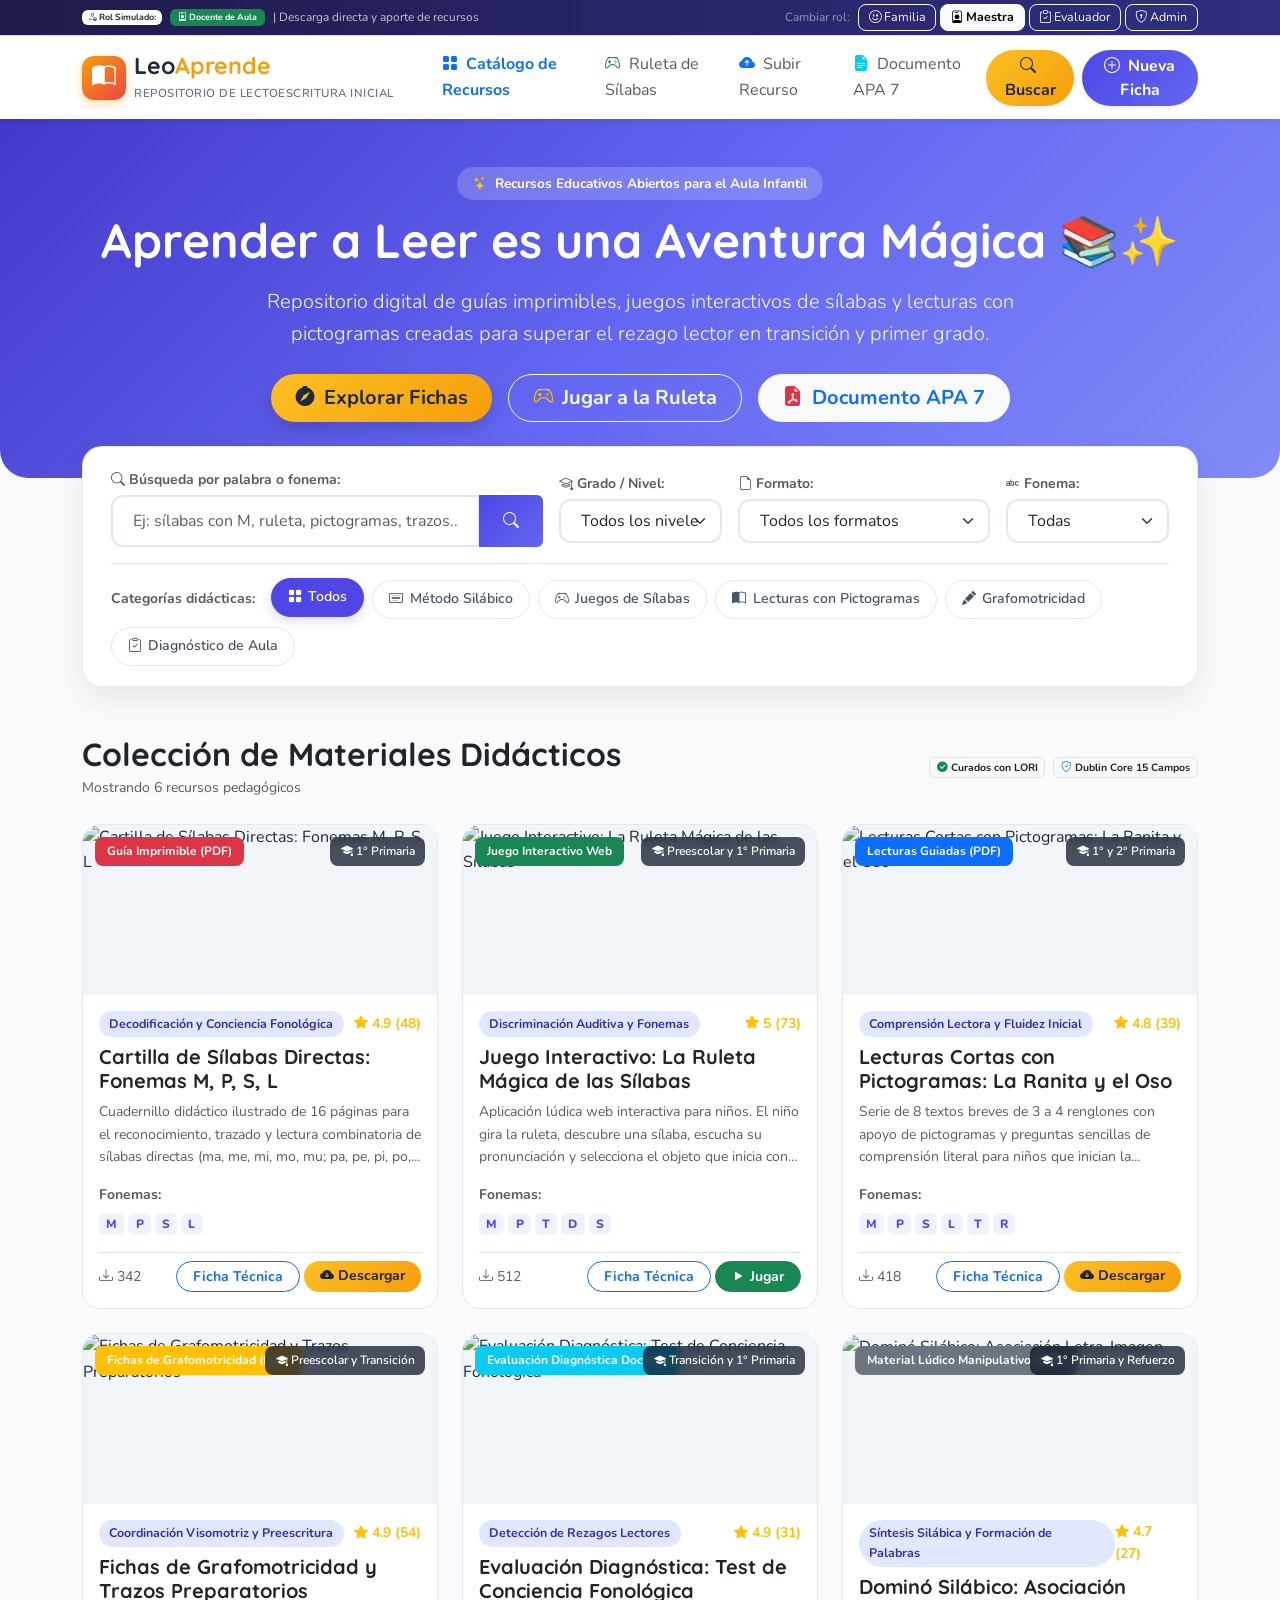
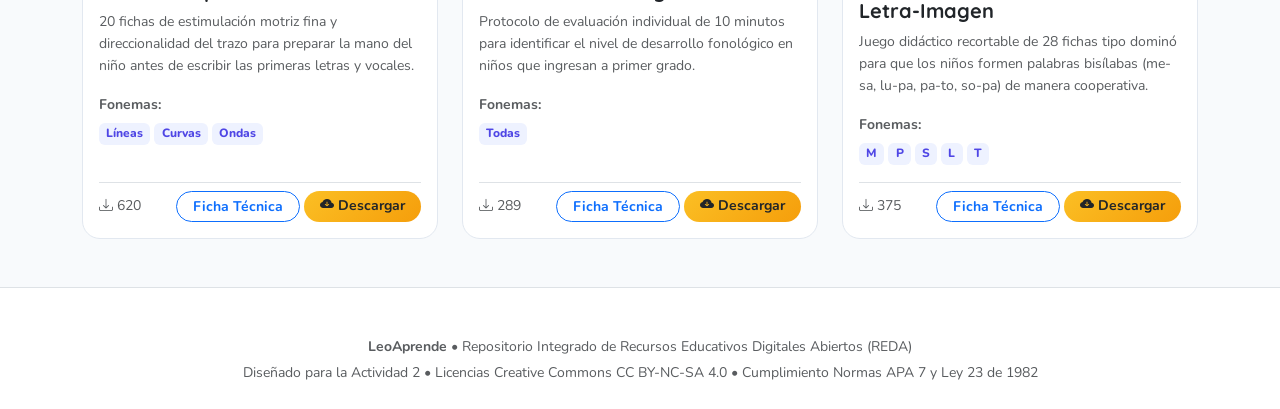
==== index.html @ c1618a8e "Initial commit: Prototipo LeoAprende y Documento APA 7" ====
<!DOCTYPE html>
<html lang="es">
<head>
    <meta charset="UTF-8">
    <meta name="viewport" content="width=device-width, initial-scale=1.0">
    <title>LeoAprende | Repositorio de Recursos para la Lectoescritura (Todo Integrado)</title>
    <!-- Fuentes Google -->
    <link rel="preconnect" href="https://fonts.googleapis.com">
    <link rel="preconnect" href="https://fonts.gstatic.com" crossorigin>
    <link href="https://fonts.googleapis.com/css2?family=Nunito:wght@400;600;700;800;900&family=Quicksand:wght@500;600;700;800&display=swap" rel="stylesheet">
    <!-- Bootstrap 5 CSS & Icons -->
    <link href="https://cdn.jsdelivr.net/npm/bootstrap@5.3.2/dist/css/bootstrap.min.css" rel="stylesheet">
    <link rel="stylesheet" href="https://cdn.jsdelivr.net/npm/bootstrap-icons@1.11.3/font/bootstrap-icons.min.css">
    
    <style>
        :root {
            --color-primary: #4f46e5;
            --color-primary-hover: #4338ca;
            --color-warning-custom: #f59e0b;
            --font-main: 'Nunito', system-ui, sans-serif;
            --font-heading: 'Quicksand', sans-serif;
            --radius-card: 18px;
        }

        body {
            font-family: var(--font-main);
            background-color: #f8fafc;
            color: #1e293b;
            line-height: 1.6;
        }

        h1, h2, h3, h4, h5, h6, .brand-title {
            font-family: var(--font-heading);
            font-weight: 700;
        }

        /* Barra de Roles */
        .role-bar {
            background: linear-gradient(90deg, #1e1b4b 0%, #312e81 100%);
            font-size: 0.85rem;
        }

        .btn-xs {
            padding: 0.2rem 0.6rem;
            font-size: 0.78rem;
            border-radius: 8px;
        }

        /* Identidad Visual */
        .brand-logo-icon {
            width: 44px;
            height: 44px;
            background: linear-gradient(135deg, #f59e0b, #ef4444);
            color: #fff;
            display: flex;
            align-items: center;
            justify-content: center;
            font-size: 1.5rem;
            border-radius: 12px;
            box-shadow: 0 4px 10px rgba(245, 158, 11, 0.35);
        }

        .brand-title {
            font-size: 1.45rem;
            line-height: 1.1;
            color: #1e293b;
        }

        .brand-subtitle {
            font-size: 0.72rem;
            font-weight: 600;
            color: #64748b;
            text-transform: uppercase;
            letter-spacing: 0.5px;
        }

        .text-warning-custom { color: #f59e0b !important; }

        .btn-primary-custom {
            background: linear-gradient(135deg, #4f46e5, #6366f1);
            border: none;
            color: #fff;
            transition: all 0.25s ease;
        }

        .btn-primary-custom:hover {
            background: linear-gradient(135deg, #4338ca, #4f46e5);
            color: #fff;
            transform: translateY(-1px);
            box-shadow: 0 6px 15px rgba(79, 70, 229, 0.3);
        }

        .btn-warning-custom {
            background: linear-gradient(135deg, #fbbf24, #f59e0b);
            border: none;
            color: #1e293b;
            transition: all 0.25s ease;
        }

        .btn-warning-custom:hover {
            background: linear-gradient(135deg, #f59e0b, #d97706);
            color: #1e293b;
            transform: translateY(-1px);
        }

        /* Hero */
        .hero-section {
            background: linear-gradient(135deg, #4338ca 0%, #6366f1 50%, #818cf8 100%);
            color: #fff;
            border-radius: 0 0 28px 28px;
            padding: 3rem 1rem 3.5rem 1rem;
            position: relative;
            overflow: hidden;
        }

        .hero-tag {
            display: inline-block;
            background: rgba(255, 255, 255, 0.2);
            backdrop-filter: blur(8px);
            padding: 0.35rem 1rem;
            border-radius: 50px;
            font-size: 0.85rem;
            font-weight: 700;
            margin-bottom: 0.75rem;
        }

        /* Búsqueda */
        .search-container-box {
            margin-top: -2rem;
            position: relative;
            z-index: 10;
        }

        .search-card-main {
            background: #fff;
            border-radius: 20px;
            box-shadow: 0 12px 30px rgba(0, 0, 0, 0.08);
            padding: 1.25rem 1.75rem;
            border: 1px solid rgba(226, 232, 240, 0.8);
        }

        .search-input-lg {
            border-radius: 12px;
            padding: 0.75rem 1.25rem;
            font-size: 1rem;
            border: 2px solid #e2e8f0;
        }

        .search-input-lg:focus {
            border-color: #6366f1;
            box-shadow: 0 0 0 4px rgba(99, 102, 241, 0.15);
        }

        /* Categorías */
        .category-pill {
            display: inline-flex;
            align-items: center;
            gap: 0.4rem;
            padding: 0.45rem 1rem;
            border-radius: 50px;
            background: #fff;
            color: #475569;
            border: 1px solid #e2e8f0;
            font-size: 0.88rem;
            font-weight: 600;
            text-decoration: none;
            cursor: pointer;
            transition: all 0.2s ease;
        }

        .category-pill:hover, .category-pill.active {
            background: #4f46e5;
            color: #fff;
            border-color: #4f46e5;
            transform: translateY(-2px);
            box-shadow: 0 4px 12px rgba(79, 70, 229, 0.2);
        }

        /* Tarjetas */
        .resource-card {
            background: #fff;
            border-radius: var(--radius-card);
            border: 1px solid #e2e8f0;
            transition: all 0.3s ease;
            overflow: hidden;
            display: flex;
            flex-direction: column;
            height: 100%;
        }

        .resource-card:hover {
            transform: translateY(-5px);
            box-shadow: 0 16px 30px rgba(0, 0, 0, 0.08);
            border-color: #cbd5e1;
        }

        .card-img-wrapper {
            position: relative;
            height: 170px;
            overflow: hidden;
            background: #f1f5f9;
        }

        .card-img-top {
            width: 100%;
            height: 100%;
            object-fit: cover;
            transition: transform 0.4s ease;
        }

        .resource-card:hover .card-img-top {
            transform: scale(1.05);
        }

        .card-badge-type {
            position: absolute;
            top: 12px;
            left: 12px;
            padding: 0.3rem 0.75rem;
            border-radius: 8px;
            font-size: 0.75rem;
            font-weight: 700;
        }

        .card-badge-grade {
            position: absolute;
            top: 12px;
            right: 12px;
            background: rgba(15, 23, 42, 0.75);
            backdrop-filter: blur(4px);
            color: #fff;
            padding: 0.3rem 0.65rem;
            border-radius: 8px;
            font-size: 0.75rem;
            font-weight: 600;
        }

        .tag-skill {
            background-color: #e0e7ff;
            color: #3730a3;
            padding: 0.2rem 0.65rem;
            border-radius: 50px;
            font-size: 0.78rem;
            font-weight: 700;
        }

        .pill-letter {
            display: inline-block;
            background: #eef2ff;
            color: #4f46e5;
            font-weight: 800;
            border-radius: 6px;
            padding: 0.1rem 0.45rem;
            font-size: 0.75rem;
            margin-right: 0.25rem;
        }

        /* Ruleta */
        .wheel-pointer {
            width: 0;
            height: 0;
            border-left: 20px solid transparent;
            border-right: 20px solid transparent;
            border-top: 35px solid #1e293b;
            margin: 0 auto -15px auto;
            position: relative;
            z-index: 10;
        }

        /* Secciones Navegables */
        .seccion-vista {
            display: none;
        }

        .seccion-vista.activa {
            display: block;
            animation: fadeIn 0.3s ease;
        }

        @keyframes fadeIn {
            from { opacity: 0; transform: translateY(6px); }
            to { opacity: 1; transform: translateY(0); }
        }
    </style>
</head>
<body>

<!-- BARRA DE ROLES SIMULADOS -->
<div class="role-bar py-1 px-3 border-bottom text-white">
    <div class="container d-flex flex-wrap justify-content-between align-items-center">
        <div class="d-flex align-items-center gap-2 small">
            <span class="badge bg-white text-dark fw-bold"><i class="bi bi-person-gear"></i> Rol Simulado:</span>
            <span id="badgeRolActivo" class="badge bg-success px-2 py-1">
                <i class="bi bi-person-badge"></i> Docente de Aula
            </span>
            <span id="descRolActivo" class="d-none d-md-inline text-light opacity-75">| Descarga directa y aporte de recursos</span>
        </div>
        <div class="d-flex align-items-center gap-1 mt-1 mt-md-0">
            <span class="small text-white-50 me-1 d-none d-sm-inline">Cambiar rol:</span>
            <button class="btn btn-xs btn-outline-light" onclick="cambiarRol('estudiante')" id="btnRol-estudiante" title="Modo Niño / Familia">
                <i class="bi bi-emoji-smile"></i> Familia
            </button>
            <button class="btn btn-xs btn-outline-light active fw-bold" onclick="cambiarRol('docente')" id="btnRol-docente" title="Modo Maestra / Docente">
                <i class="bi bi-person-badge"></i> Maestra
            </button>
            <button class="btn btn-xs btn-outline-light" onclick="cambiarRol('evaluador')" id="btnRol-evaluador" title="Modo Evaluador Curador">
                <i class="bi bi-clipboard-check"></i> Evaluador
            </button>
            <button class="btn btn-xs btn-outline-light" onclick="cambiarRol('admin')" id="btnRol-admin" title="Modo Administrador">
                <i class="bi bi-shield-lock"></i> Admin
            </button>
        </div>
    </div>
</div>

<!-- NAVBAR PRINCIPAL -->
<nav class="navbar navbar-expand-lg bg-white sticky-top shadow-sm py-2">
    <div class="container">
        <a class="navbar-brand d-flex align-items-center gap-2" href="#" onclick="navegarA('catalogo')">
            <div class="brand-logo-icon">
                <i class="bi bi-book-half"></i>
            </div>
            <div>
                <span class="brand-title">Leo<span class="text-warning-custom">Aprende</span></span>
                <span class="d-block brand-subtitle">Repositorio de Lectoescritura Inicial</span>
            </div>
        </a>

        <button class="navbar-toggler" type="button" data-bs-toggle="collapse" data-bs-target="#navbarContent">
            <span class="navbar-toggler-icon"></span>
        </button>

        <div class="collapse navbar-collapse" id="navbarContent">
            <ul class="navbar-nav me-auto mb-2 mb-lg-0 ms-lg-4">
                <li class="nav-item">
                    <a class="nav-link fw-bold active text-primary nav-item-link" id="nav-catalogo" href="#" onclick="navegarA('catalogo')">
                        <i class="bi bi-grid-fill me-1"></i> Catálogo de Recursos
                    </a>
                </li>
                <li class="nav-item">
                    <a class="nav-link nav-item-link" id="nav-juego" href="#" onclick="navegarA('juego')">
                        <i class="bi bi-controller text-success me-1"></i> Ruleta de Sílabas
                    </a>
                </li>
                <li class="nav-item" id="menu-subir">
                    <a class="nav-link nav-item-link" id="nav-subir" href="#" onclick="navegarA('subir')">
                        <i class="bi bi-cloud-arrow-up-fill text-primary me-1"></i> Subir Recurso
                    </a>
                </li>
                <li class="nav-item" id="menu-evaluador">
                    <a class="nav-link nav-item-link" id="nav-evaluacion" href="#" onclick="navegarA('evaluacion')">
                        <i class="bi bi-clipboard-check-fill text-warning me-1"></i> Curaduría LORI
                    </a>
                </li>
                <li class="nav-item" id="menu-admin">
                    <a class="nav-link nav-item-link" id="nav-admin" href="#" onclick="navegarA('admin')">
                        <i class="bi bi-speedometer2 text-danger me-1"></i> Panel Admin
                    </a>
                </li>
                <li class="nav-item">
                    <a class="nav-link" href="documento_entrega_apa7.html" target="_blank">
                        <i class="bi bi-file-earmark-text-fill text-info me-1"></i> Documento APA 7
                    </a>
                </li>
            </ul>

            <div class="d-flex align-items-center gap-2">
                <button onclick="navegarA('catalogo'); document.getElementById('inputBusqueda').focus();" class="btn btn-warning-custom rounded-pill px-3 py-1 fw-bold text-dark shadow-sm">
                    <i class="bi bi-search me-1"></i> Buscar
                </button>
                <button onclick="navegarA('subir')" class="btn btn-primary-custom rounded-pill px-3 py-1 fw-bold text-white shadow-sm" id="btnAccionSubir">
                    <i class="bi bi-plus-circle me-1"></i> Nueva Ficha
                </button>
            </div>
        </div>
    </div>
</nav>

<!-- ==========================================
     VISTA 1: CATÁLOGO PRINCIPAL Y BÚSQUEDA
     ========================================== -->
<div id="vista-catalogo" class="seccion-vista activa">
    <!-- Hero Banner -->
    <section class="hero-section text-center">
        <div class="container position-relative" style="z-index: 2;">
            <span class="hero-tag">
                <i class="bi bi-stars text-warning me-1"></i> Recursos Educativos Abiertos para el Aula Infantil
            </span>
            <h1 class="display-5 fw-bold mb-3">Aprender a Leer es una Aventura Mágica 📚✨</h1>
            <p class="lead max-w-700 mx-auto text-light opacity-95 mb-4" style="max-width: 750px;">
                Repositorio digital de guías imprimibles, juegos interactivos de sílabas y lecturas con pictogramas creadas para superar el rezago lector en transición y primer grado.
            </p>
            <div class="d-flex flex-wrap justify-content-center gap-3">
                <button onclick="document.getElementById('inputBusqueda').scrollIntoView({behavior: 'smooth'})" class="btn btn-warning-custom btn-lg rounded-pill px-4 fw-bold shadow">
                    <i class="bi bi-compass-fill me-1"></i> Explorar Fichas
                </button>
                <button onclick="navegarA('juego')" class="btn btn-outline-light btn-lg rounded-pill px-4 fw-bold">
                    <i class="bi bi-controller text-warning me-1"></i> Jugar a la Ruleta
                </button>
                <a href="documento_entrega_apa7.html" target="_blank" class="btn btn-light btn-lg rounded-pill px-4 fw-bold text-primary">
                    <i class="bi bi-file-earmark-pdf-fill text-danger me-1"></i> Documento APA 7
                </a>
            </div>
        </div>
    </section>

    <!-- Caja de Búsqueda y Filtros Facetados -->
    <div class="container search-container-box" id="buscadorBox">
        <div class="search-card-main">
            <div class="row g-3 align-items-center">
                <div class="col-lg-5">
                    <label class="form-label small fw-bold text-muted mb-1"><i class="bi bi-search"></i> Búsqueda por palabra o fonema:</label>
                    <div class="input-group">
                        <input type="text" id="inputBusqueda" class="form-control search-input-lg" placeholder="Ej: sílabas con M, ruleta, pictogramas, trazos..." oninput="filtrarCatalogo()">
                        <button class="btn btn-primary-custom px-4" type="button"><i class="bi bi-search"></i></button>
                    </div>
                </div>

                <div class="col-sm-6 col-lg-2">
                    <label class="form-label small fw-bold text-muted mb-1"><i class="bi bi-mortarboard"></i> Grado / Nivel:</label>
                    <select id="selectNivel" class="form-select search-input-lg py-2" onchange="filtrarCatalogo()">
                        <option value="">Todos los niveles</option>
                        <option value="Preescolar">Preescolar / Transición</option>
                        <option value="1° Primaria">1.° Primaria</option>
                        <option value="2° Primaria">2.° Primaria</option>
                        <option value="Refuerzo">Refuerzo y Nivelación</option>
                    </select>
                </div>

                <div class="col-sm-6 col-lg-3">
                    <label class="form-label small fw-bold text-muted mb-1"><i class="bi bi-file-earmark"></i> Formato:</label>
                    <select id="selectTipo" class="form-select search-input-lg py-2" onchange="filtrarCatalogo()">
                        <option value="">Todos los formatos</option>
                        <option value="Guía Imprimible">Guía Imprimible (PDF)</option>
                        <option value="Juego Interactivo">Juego Interactivo Web</option>
                        <option value="Lecturas Guiadas">Lecturas con Pictogramas</option>
                        <option value="Grafomotricidad">Fichas de Grafomotricidad</option>
                        <option value="Evaluación">Evaluación Diagnóstica</option>
                    </select>
                </div>

                <div class="col-lg-2">
                    <label class="form-label small fw-bold text-muted mb-1"><i class="bi bi-alphabet"></i> Fonema:</label>
                    <select id="selectLetra" class="form-select search-input-lg py-2" onchange="filtrarCatalogo()">
                        <option value="">Todas</option>
                        <option value="M">Letra M</option>
                        <option value="P">Letra P</option>
                        <option value="S">Letra S</option>
                        <option value="L">Letra L</option>
                        <option value="T">Letra T</option>
                        <option value="Vocales">Vocales</option>
                    </select>
                </div>
            </div>

            <!-- Pastillas de Categorías -->
            <div class="d-flex flex-wrap gap-2 mt-3 pt-3 border-top align-items-center">
                <span class="small fw-bold text-muted me-2">Categorías didácticas:</span>
                <button class="category-pill active" onclick="filtrarCategoria('', this)"><i class="bi bi-grid-fill"></i> Todos</button>
                <button class="category-pill" onclick="filtrarCategoria('Método Silábico', this)"><i class="bi bi-card-text"></i> Método Silábico</button>
                <button class="category-pill" onclick="filtrarCategoria('Juegos Interactivos', this)"><i class="bi bi-controller"></i> Juegos de Sílabas</button>
                <button class="category-pill" onclick="filtrarCategoria('Comprensión Lectora', this)"><i class="bi bi-book-half"></i> Lecturas con Pictogramas</button>
                <button class="category-pill" onclick="filtrarCategoria('Grafomotricidad y Trazos', this)"><i class="bi bi-pencil-fill"></i> Grafomotricidad</button>
                <button class="category-pill" onclick="filtrarCategoria('Diagnóstico y Evaluación', this)"><i class="bi bi-clipboard-check"></i> Diagnóstico de Aula</button>
            </div>
        </div>
    </div>

    <!-- Catálogo de Tarjetas -->
    <main class="container my-5">
        <div class="d-flex justify-content-between align-items-center mb-4">
            <div>
                <h2 class="fw-bold text-dark mb-1">Colección de Materiales Didácticos</h2>
                <p class="text-muted small mb-0" id="contadorResultados">Cargando recursos...</p>
            </div>
            <div class="d-none d-md-flex align-items-center gap-2 small text-muted">
                <span class="badge bg-light text-dark border"><i class="bi bi-check-circle-fill text-success"></i> Curados con LORI</span>
                <span class="badge bg-light text-dark border"><i class="bi bi-shield-check text-primary"></i> Dublin Core 15 Campos</span>
            </div>
        </div>

        <div class="row g-4" id="contenedorTarjetas">
            <!-- Renderizado dinámicamente con JavaScript -->
        </div>

        <div id="mensajeSinResultados" class="text-center py-5" style="display: none;">
            <div class="display-1 text-muted mb-3"><i class="bi bi-search"></i></div>
            <h4 class="fw-bold text-dark">No se encontraron recursos con esos filtros</h4>
            <p class="text-muted">Prueba con otra consonante o limpia el buscador.</p>
            <button class="btn btn-outline-primary rounded-pill px-4" onclick="limpiarFiltros()">Ver todos los recursos</button>
        </div>
    </main>
</div>

<!-- ==========================================
     VISTA 2: JUEGO DE LA RULETA DE SÍLABAS
     ========================================== -->
<div id="vista-juego" class="seccion-vista">
    <div class="container my-4">
        <div class="row justify-content-center">
            <div class="col-lg-8">
                <div class="card border-0 shadow-sm rounded-4 overflow-hidden mb-4">
                    <div class="bg-primary-custom text-white p-4 text-center position-relative">
                        <span class="badge bg-warning text-dark fw-bold px-3 py-2 rounded-pill mb-2">
                            <i class="bi bi-controller"></i> Recurso Lúdico Digital
                        </span>
                        <h2 class="fw-bold mb-1">🎡 La Ruleta Mágica de las Sílabas</h2>
                        <p class="mb-0 opacity-90">Gira la ruleta, escucha el sonido y descubre palabras divertidas</p>
                    </div>

                    <div class="card-body p-4 text-center">
                        <div class="d-flex justify-content-center gap-4 mb-4">
                            <div class="bg-light px-4 py-2 rounded-3 border">
                                <span class="d-block text-muted small fw-bold">PUNTOS</span>
                                <span class="fs-3 fw-bold text-success" id="contadorPuntos">⭐ 0</span>
                            </div>
                            <div class="bg-light px-4 py-2 rounded-3 border">
                                <span class="d-block text-muted small fw-bold">GIROS</span>
                                <span class="fs-3 fw-bold text-primary" id="contadorGiros">🎯 0</span>
                            </div>
                        </div>

                        <div class="position-relative d-inline-block my-3">
                            <div class="wheel-pointer"></div>
                            <canvas id="ruletaCanvas" width="320" height="320" style="border-radius: 50%; box-shadow: 0 10px 30px rgba(0,0,0,0.15);"></canvas>
                        </div>

                        <div class="mt-4">
                            <button id="btnGirar" class="btn btn-warning-custom btn-lg rounded-pill px-5 py-3 fw-bold fs-4 shadow" onclick="girarRuleta()">
                                <i class="bi bi-arrow-repeat"></i> ¡GIRAR RULETA!
                            </button>
                        </div>

                        <div id="panelResultado" class="mt-4 p-4 rounded-4 bg-light border border-2 border-primary d-none">
                            <span class="badge bg-primary fs-6 px-3 py-1 mb-2">¡Sílaba seleccionada!</span>
                            <div class="display-3 fw-bold text-primary mb-2" id="textoSilaba">MA</div>
                            <button class="btn btn-sm btn-outline-primary rounded-pill mb-3" onclick="reproducirVozActual()">
                                <i class="bi bi-volume-up-fill"></i> Escuchar sonido de nuevo
                            </button>

                            <h5 class="fw-bold text-dark mt-2 mb-3">¿Cuál de estos dibujos empieza con esta sílaba?</h5>
                            <div class="row g-3 justify-content-center" id="opcionesDibujos"></div>
                            <div id="mensajeFeedback" class="mt-3 fs-5 fw-bold"></div>
                        </div>
                    </div>
                </div>
            </div>

            <div class="col-lg-4">
                <div class="card border-0 shadow-sm rounded-4 p-3 mb-4 bg-white">
                    <h5 class="fw-bold text-dark mb-3"><i class="bi bi-info-circle-fill text-primary"></i> Ficha Pedagógica</h5>
                    <ul class="list-group list-group-flush small">
                        <li class="list-group-item d-flex justify-content-between px-0">
                            <span class="text-muted">Estándar:</span><span class="badge bg-secondary">IEEE LOM & Dublin Core</span>
                        </li>
                        <li class="list-group-item d-flex justify-content-between px-0">
                            <span class="text-muted">Nivel:</span><span class="fw-bold">Preescolar y 1° Primaria</span>
                        </li>
                        <li class="list-group-item d-flex justify-content-between px-0">
                            <span class="text-muted">Edad:</span><span class="fw-bold">4 a 6 años</span>
                        </li>
                        <li class="list-group-item d-flex justify-content-between px-0">
                            <span class="text-muted">Interactividad:</span><span class="badge bg-success">Muy Alta (Gamificada)</span>
                        </li>
                        <li class="list-group-item d-flex justify-content-between px-0">
                            <span class="text-muted">Habilidad:</span><span class="fw-bold">Conciencia Fonológica</span>
                        </li>
                        <li class="list-group-item d-flex justify-content-between px-0">
                            <span class="text-muted">Licencia:</span><span class="fw-bold">CC BY-SA 4.0</span>
                        </li>
                    </ul>
                    <div class="alert alert-info border-0 rounded-3 mt-3 mb-0 small">
                        <i class="bi bi-lightbulb-fill text-warning me-1"></i>
                        <strong>Consejo docente:</strong> Proyéctala al inicio de la clase para despertar la motivación de los niños antes de realizar las actividades de escritura en papel.
                    </div>
                </div>
            </div>
        </div>
    </div>
</div>

<!-- ==========================================
     VISTA 3: SUBIR RECURSO (DOCENTE)
     ========================================== -->
<div id="vista-subir" class="seccion-vista">
    <div class="container my-4">
        <div class="row justify-content-center">
            <div class="col-lg-10">
                <div class="card border-0 shadow-sm rounded-4 overflow-hidden bg-white">
                    <div class="bg-primary-custom text-white p-4">
                        <span class="badge bg-warning text-dark fw-bold px-3 py-1 rounded-pill mb-2">
                            <i class="bi bi-cloud-arrow-up-fill"></i> Flujo de Publicación Docente
                        </span>
                        <h2 class="fw-bold mb-1">Aportar un Recurso al Repositorio</h2>
                        <p class="mb-0 text-light opacity-90">Comparte fichas de trabajo, lecturas infantiles o juegos para fortalecer la enseñanza de la lectura.</p>
                    </div>

                    <div class="card-body p-4">
                        <form id="formSubirRecurso" onsubmit="procesarSubidaRecurso(event)">
                            <div class="mb-4">
                                <h5 class="fw-bold text-primary border-bottom pb-2 mb-3">1. Datos Generales del Recurso</h5>
                                <div class="row g-3">
                                    <div class="col-md-8">
                                        <label class="form-label fw-bold small">Título del Recurso *</label>
                                        <input type="text" id="nuevoTitulo" class="form-control rounded-3" placeholder="Ej: Fichas de Sílabas Inversas con S y L" required>
                                    </div>
                                    <div class="col-md-4">
                                        <label class="form-label fw-bold small">Tipo de Material *</label>
                                        <select id="nuevoTipo" class="form-select rounded-3">
                                            <option value="Guía Imprimible (PDF)">Guía Imprimible (PDF)</option>
                                            <option value="Juego Interactivo Web">Juego Interactivo Web</option>
                                            <option value="Lecturas Guiadas (PDF)">Lecturas con Pictogramas</option>
                                            <option value="Fichas de Grafomotricidad (PDF)">Fichas de Grafomotricidad</option>
                                        </select>
                                    </div>
                                    <div class="col-12">
                                        <label class="form-label fw-bold small">Descripción Didáctica *</label>
                                        <textarea id="nuevaDescripcion" class="form-control rounded-3" rows="3" placeholder="Explica el objetivo de la actividad y metodología sugerida..." required></textarea>
                                    </div>
                                </div>
                            </div>

                            <div class="mb-4">
                                <h5 class="fw-bold text-success border-bottom pb-2 mb-3">2. Metadatos Curriculares (Perfil IEEE LOM)</h5>
                                <div class="row g-3">
                                    <div class="col-md-4">
                                        <label class="form-label fw-bold small">Categoría</label>
                                        <select id="nuevaCategoria" class="form-select rounded-3">
                                            <option value="Método Silábico">Método Silábico</option>
                                            <option value="Juegos Interactivos">Juegos Interactivos</option>
                                            <option value="Comprensión Lectora">Comprensión Lectora</option>
                                            <option value="Grafomotricidad y Trazos">Grafomotricidad y Trazos</option>
                                        </select>
                                    </div>
                                    <div class="col-md-4">
                                        <label class="form-label fw-bold small">Habilidad</label>
                                        <input type="text" id="nuevaHabilidad" class="form-control rounded-3" value="Conciencia Fonológica">
                                    </div>
                                    <div class="col-md-4">
                                        <label class="form-label fw-bold small">Nivel Educativo</label>
                                        <select id="nuevoNivel" class="form-select rounded-3">
                                            <option value="Preescolar y Transición">Preescolar (4-5 años)</option>
                                            <option value="1° Primaria" selected>1.° Primaria (6-7 años)</option>
                                            <option value="Refuerzo y Nivelación">Refuerzo Escolar</option>
                                        </select>
                                    </div>
                                    <div class="col-md-6">
                                        <label class="form-label fw-bold small">Fonemas / Sílabas</label>
                                        <input type="text" id="nuevasLetras" class="form-control rounded-3" value="M, P, S, L">
                                    </div>
                                    <div class="col-md-6">
                                        <label class="form-label fw-bold small">Nombre de la Maestra / Creadora *</label>
                                        <input type="text" id="nuevoAutor" class="form-control rounded-3" placeholder="Lic. Tu Nombre y Apellido" required>
                                    </div>
                                </div>
                            </div>

                            <div class="text-end pt-3 border-top">
                                <button type="button" class="btn btn-outline-secondary rounded-pill px-4 me-2" onclick="navegarA('catalogo')">Cancelar</button>
                                <button type="submit" class="btn btn-primary-custom rounded-pill px-5 fw-bold shadow">
                                    <i class="bi bi-cloud-arrow-up-fill me-1"></i> Depositar en el Repositorio
                                </button>
                            </div>
                        </form>
                    </div>
                </div>
            </div>
        </div>
    </div>
</div>

<!-- ==========================================
     VISTA 4: CURADURÍA LORI (EVALUADOR)
     ========================================== -->
<div id="vista-evaluacion" class="seccion-vista">
    <div class="container my-4">
        <div class="d-flex flex-wrap justify-content-between align-items-center mb-4">
            <div>
                <span class="badge bg-warning text-dark fw-bold px-3 py-1 rounded-pill mb-1">
                    <i class="bi bi-shield-check"></i> Rol: Comité Curador / Evaluador Pedagógico
                </span>
                <h2 class="fw-bold text-dark mb-0">Revisión de Calidad de Recursos (Modelo LORI)</h2>
                <p class="text-muted small mb-0">Garantiza la pertinencia didáctica, accesibilidad y rigor tipográfico antes de publicar.</p>
            </div>
        </div>

        <div class="row g-4" id="contenedorEvaluacion">
            <!-- Renderizado dinámicamente -->
        </div>
    </div>
</div>

<!-- ==========================================
     VISTA 5: PANEL ADMIN (ESTADÍSTICAS)
     ========================================== -->
<div id="vista-admin" class="seccion-vista">
    <div class="container my-4">
        <div class="d-flex flex-wrap justify-content-between align-items-center mb-4">
            <div>
                <span class="badge bg-danger fw-bold px-3 py-1 rounded-pill mb-1">
                    <i class="bi bi-shield-lock-fill"></i> Módulo de Gestión y Gobernanza
                </span>
                <h2 class="fw-bold text-dark mb-0">Panel de Control y Estadísticas</h2>
                <p class="text-muted small mb-0">Monitoreo del impacto en las aulas escolares y estado de la colección.</p>
            </div>
        </div>

        <!-- Métricas Principales -->
        <div class="row g-3 mb-4">
            <div class="col-sm-6 col-lg-3">
                <div class="card border-0 shadow-sm rounded-4 p-3 bg-white">
                    <span class="text-muted small fw-bold d-block">TOTAL RECURSOS</span>
                    <span class="fs-2 fw-bold text-primary" id="adminTotalRecursos">6</span>
                    <small class="text-success mt-2 d-block"><i class="bi bi-check2"></i> 100% con Dublin Core</small>
                </div>
            </div>
            <div class="col-sm-6 col-lg-3">
                <div class="card border-0 shadow-sm rounded-4 p-3 bg-white">
                    <span class="text-muted small fw-bold d-block">RECURSOS APROBADOS</span>
                    <span class="fs-2 fw-bold text-success" id="adminAprobados">5</span>
                    <small class="text-muted mt-2 d-block">Visibles para descarga</small>
                </div>
            </div>
            <div class="col-sm-6 col-lg-3">
                <div class="card border-0 shadow-sm rounded-4 p-3 bg-white">
                    <span class="text-muted small fw-bold d-block">EN REVISIÓN / CURADURÍA</span>
                    <span class="fs-2 fw-bold text-warning" id="adminPendientes">1</span>
                    <small class="text-warning mt-2 d-block"><a href="#" onclick="navegarA('evaluacion')" class="text-decoration-none text-warning fw-bold">Ver pendientes →</a></small>
                </div>
            </div>
            <div class="col-sm-6 col-lg-3">
                <div class="card border-0 shadow-sm rounded-4 p-3 bg-white">
                    <span class="text-muted small fw-bold d-block">DESCARGAS EN AULA</span>
                    <span class="fs-2 fw-bold text-danger" id="adminDescargas">2,556</span>
                    <small class="text-success mt-2 d-block"><i class="bi bi-graph-up-arrow"></i> Alto impacto docente</small>
                </div>
            </div>
        </div>

        <!-- Matriz de Roles y Permisos -->
        <div class="card border-0 shadow-sm rounded-4 p-4 bg-white mb-4">
            <h5 class="fw-bold text-dark mb-3"><i class="bi bi-people-fill text-warning"></i> Matriz de Roles y Permisos</h5>
            <div class="table-responsive">
                <table class="table table-bordered table-sm align-middle small mb-0">
                    <thead class="table-light">
                        <tr>
                            <th>Rol de Usuario</th>
                            <th>Buscar y Descargar</th>
                            <th>Cargar Recursos</th>
                            <th>Curaduría LORI</th>
                            <th>Gestión Global</th>
                        </tr>
                    </thead>
                    <tbody>
                        <tr><td><strong>Estudiante / Familia</strong></td><td class="text-success text-center">✓</td><td class="text-muted text-center">✗</td><td class="text-muted text-center">✗</td><td class="text-muted text-center">✗</td></tr>
                        <tr><td><strong>Docente de Aula</strong></td><td class="text-success text-center">✓</td><td class="text-success text-center">✓</td><td class="text-muted text-center">✗</td><td class="text-muted text-center">✗</td></tr>
                        <tr><td><strong>Comité Evaluador</strong></td><td class="text-success text-center">✓</td><td class="text-success text-center">✓</td><td class="text-success text-center">✓</td><td class="text-muted text-center">✗</td></tr>
                        <tr class="table-primary"><td><strong>Administrador</strong></td><td class="text-success text-center">✓</td><td class="text-success text-center">✓</td><td class="text-success text-center">✓</td><td class="text-success text-center">✓</td></tr>
                    </tbody>
                </table>
            </div>
        </div>
    </div>
</div>

<!-- ==========================================
     MODAL: FICHA TÉCNICA DE METADATOS COMPLETA
     ========================================== -->
<div class="modal fade" id="modalDetalleRecurso" tabindex="-1" aria-hidden="true">
    <div class="modal-dialog modal-xl modal-dialog-centered modal-dialog-scrollable">
        <div class="modal-content rounded-4 border-0 shadow">
            <div class="modal-header bg-primary-custom text-white py-3">
                <div>
                    <span class="badge bg-warning text-dark fw-bold mb-1" id="modalBadgeTipo">Guía</span>
                    <h4 class="modal-title fw-bold" id="modalTitulo">Título del Recurso</h4>
                </div>
                <button type="button" class="btn-close btn-close-white" data-bs-dismiss="modal"></button>
            </div>
            <div class="modal-body p-4" id="modalCuerpoDetalle">
                <!-- Inyectado dinámicamente -->
            </div>
            <div class="modal-footer bg-light">
                <button type="button" class="btn btn-secondary rounded-pill px-4" data-bs-dismiss="modal">Cerrar</button>
                <a href="#" id="modalBtnAccionPrincipal" target="_blank" class="btn btn-warning-custom rounded-pill px-4 fw-bold text-dark">
                    Descargar Material
                </a>
            </div>
        </div>
    </div>
</div>

<!-- FOOTER -->
<footer class="bg-white mt-5 pt-5 pb-4 border-top">
    <div class="container text-center text-muted small">
        <p class="mb-1"><strong>LeoAprende</strong> • Repositorio Integrado de Recursos Educativos Digitales Abiertos (REDA)</p>
        <p class="mb-0">Diseñado para la Actividad 2 • Licencias Creative Commons CC BY-NC-SA 4.0 • Cumplimiento Normas APA 7 y Ley 23 de 1982</p>
    </div>
</footer>

<!-- SCRIPTS & BASE DE DATOS LOCAL -->
<script src="https://cdn.jsdelivr.net/npm/bootstrap@5.3.2/dist/js/bootstrap.bundle.min.js"></script>

<script>
// BASE DE DATOS DE RECURSOS INTEGRADA
let recursosDB = [
  {
    "id": "rec-001",
    "titulo": "Cartilla de Sílabas Directas: Fonemas M, P, S, L",
    "descripcion": "Cuadernillo didáctico ilustrado de 16 páginas para el reconocimiento, trazado y lectura combinatoria de sílabas directas (ma, me, mi, mo, mu; pa, pe, pi, po, pu; sa, se, si, so, su; la, le, li, lo, lu) mediante el método silábico-fonético.",
    "tipo": "Guía Imprimible (PDF)",
    "color": "danger",
    "icono": "bi-file-earmark-pdf-fill",
    "categoria": "Método Silábico",
    "habilidad": "Decodificación y Conciencia Fonológica",
    "letras": ["M", "P", "S", "L"],
    "nivel": "1° Primaria",
    "edad_recomendada": "5 a 7 años",
    "tiempo_estimado": "25 minutos",
    "autor": "Lic. María Elena Gómez (Maestra de Primaria)",
    "institucion": "Red de Docentes de Básica Primaria",
    "fecha_publicacion": "2026-02-15",
    "licencia": "CC BY-NC-SA 4.0",
    "descargas": 342,
    "valoracion": 4.9,
    "total_votos": 48,
    "estado": "Aprobado",
    "enlace_recurso": "recursos_archivos/cartilla_silabas_m_p_s_l.html",
    "imagen_portada": "https://images.unsplash.com/photo-1503676260728-1c00da094a0b?w=600&auto=format&fit=crop&q=80",
    "consejo_aula": "Aplicar en sesiones de 15 minutos en grupos pequeños. Se recomienda asociar cada sílaba con un gesto kinestésico o sonido onomatopéyico antes de iniciar el trazado."
  },
  {
    "id": "rec-002",
    "titulo": "Juego Interactivo: La Ruleta Mágica de las Sílabas",
    "descripcion": "Aplicación lúdica web interactiva para niños. El niño gira la ruleta, descubre una sílaba, escucha su pronunciación y selecciona el objeto que inicia con ese fonema.",
    "tipo": "Juego Interactivo Web",
    "color": "success",
    "icono": "bi-controller",
    "categoria": "Juegos Interactivos",
    "habilidad": "Discriminación Auditiva y Fonemas",
    "letras": ["M", "P", "T", "D", "S"],
    "nivel": "Preescolar y 1° Primaria",
    "edad_recomendada": "4 a 6 años",
    "tiempo_estimado": "15 minutos",
    "autor": "Prof. Carlos Andrés Ruiz",
    "institucion": "Grupo EduTech Infantil",
    "fecha_publicacion": "2026-03-01",
    "licencia": "CC BY-SA 4.0",
    "descargas": 512,
    "valoracion": 5.0,
    "total_votos": 73,
    "estado": "Aprobado",
    "enlace_recurso": "juegos/ruleta.php",
    "imagen_portada": "https://images.unsplash.com/photo-1596495578065-6e0763fa1178?w=600&auto=format&fit=crop&q=80",
    "consejo_aula": "Excelente para proyectar en el televisor o tablero del salón. Los niños pasan por turnos a girar la ruleta y pronunciar el fonema en voz alta."
  },
  {
    "id": "rec-003",
    "titulo": "Lecturas Cortas con Pictogramas: La Ranita y el Oso",
    "descripcion": "Serie de 8 textos breves de 3 a 4 renglones con apoyo de pictogramas y preguntas sencillas de comprensión literal para niños que inician la decodificación de oraciones.",
    "tipo": "Lecturas Guiadas (PDF)",
    "color": "primary",
    "icono": "bi-book-half",
    "categoria": "Comprensión Lectora",
    "habilidad": "Comprensión Lectora y Fluidez Inicial",
    "letras": ["M", "P", "S", "L", "T", "R"],
    "nivel": "1° y 2° Primaria",
    "edad_recomendada": "6 a 8 años",
    "tiempo_estimado": "20 minutos",
    "autor": "Lic. Clara Patricia Restrepo",
    "institucion": "Colegio San Rafael",
    "fecha_publicacion": "2026-02-28",
    "licencia": "CC BY-NC 4.0",
    "descargas": 418,
    "valoracion": 4.8,
    "total_votos": 39,
    "estado": "Aprobado",
    "enlace_recurso": "recursos_archivos/lecturas_pictogramas_ranita_oso.html",
    "imagen_portada": "https://images.unsplash.com/photo-1512820790803-83ca734da794?w=600&auto=format&fit=crop&q=80",
    "consejo_aula": "Pedir a los estudiantes que sigan el texto con su dedo índice. Leer primero la maestra en voz alta como modelo y luego en coro con los niños."
  },
  {
    "id": "rec-004",
    "titulo": "Fichas de Grafomotricidad y Trazos Preparatorios",
    "descripcion": "20 fichas de estimulación motriz fina y direccionalidad del trazo para preparar la mano del niño antes de escribir las primeras letras y vocales.",
    "tipo": "Fichas de Grafomotricidad (PDF)",
    "color": "warning",
    "icono": "bi-pencil-fill",
    "categoria": "Grafomotricidad y Trazos",
    "habilidad": "Coordinación Visomotriz y Preescritura",
    "letras": ["Líneas", "Curvas", "Ondas"],
    "nivel": "Preescolar y Transición",
    "edad_recomendada": "4 a 5 años",
    "tiempo_estimado": "15 minutos",
    "autor": "Diana Morales (Terapeuta Ocupacional)",
    "institucion": "Centro Crecer",
    "fecha_publicacion": "2026-01-20",
    "licencia": "CC BY 4.0",
    "descargas": 620,
    "valoracion": 4.9,
    "total_votos": 54,
    "estado": "Aprobado",
    "enlace_recurso": "recursos_archivos/fichas_grafomotricidad.html",
    "imagen_portada": "https://images.unsplash.com/photo-1587654780291-39c9404d746b?w=600&auto=format&fit=crop&q=80",
    "consejo_aula": "Trabajar primero en plano vertical con témperas y dedos antes de pasar a la hoja de papel con crayolas gruesas."
  },
  {
    "id": "rec-005",
    "titulo": "Evaluación Diagnóstica: Test de Conciencia Fonológica",
    "descripcion": "Protocolo de evaluación individual de 10 minutos para identificar el nivel de desarrollo fonológico en niños que ingresan a primer grado.",
    "tipo": "Evaluación Diagnóstica Docente",
    "color": "info",
    "icono": "bi-clipboard-check-fill",
    "categoria": "Diagnóstico y Evaluación",
    "habilidad": "Detección de Rezagos Lectores",
    "letras": ["Todas"],
    "nivel": "Transición y 1° Primaria",
    "edad_recomendada": "5 a 6 años",
    "tiempo_estimado": "10 minutos",
    "autor": "Equipo Psico-Orientador Escolar",
    "institucion": "Red de Orientadores",
    "fecha_publicacion": "2026-03-05",
    "licencia": "CC BY-NC 4.0",
    "descargas": 289,
    "valoracion": 4.9,
    "total_votos": 31,
    "estado": "Aprobado",
    "enlace_recurso": "recursos_archivos/test_conciencia_fonologica.html",
    "imagen_portada": "https://images.unsplash.com/photo-1434030216411-0b793f4b4173?w=600&auto=format&fit=crop&q=80",
    "consejo_aula": "Aplicar durante las dos primeras semanas de clase como línea base para organizar grupos de apoyo específicos."
  },
  {
    "id": "rec-006",
    "titulo": "Dominó Silábico: Asociación Letra-Imagen",
    "descripcion": "Juego didáctico recortable de 28 fichas tipo dominó para que los niños formen palabras bisílabas (me-sa, lu-pa, pa-to, so-pa) de manera cooperativa.",
    "tipo": "Material Lúdico Manipulativo (PDF)",
    "color": "secondary",
    "icono": "bi-puzzle-fill",
    "categoria": "Juegos Interactivos",
    "habilidad": "Síntesis Silábica y Formación de Palabras",
    "letras": ["M", "P", "S", "L", "T"],
    "nivel": "1° Primaria y Refuerzo",
    "edad_recomendada": "5 a 7 años",
    "tiempo_estimado": "20 minutos",
    "autor": "Maestra Laura Sofía Torres",
    "institucion": "Escuela Rural Nueva Esperanza",
    "fecha_publicacion": "2026-03-08",
    "licencia": "CC BY-NC 4.0",
    "descargas": 375,
    "valoracion": 4.7,
    "total_votos": 27,
    "estado": "En Revisión",
    "enlace_recurso": "recursos_archivos/domino_silabico.html",
    "imagen_portada": "https://images.unsplash.com/photo-1596461404969-9ae70f2830c1?w=600&auto=format&fit=crop&q=80",
    "consejo_aula": "Imprimir en cartulina y laminar. Permitir que jueguen en parejas de 2 a 4 niños."
  }
];

// NAVEGACIÓN ENTRE VISTAS
function navegarA(seccionId) {
    document.querySelectorAll('.seccion-vista').forEach(s => s.classList.remove('activa'));
    document.querySelectorAll('.nav-item-link').forEach(n => n.classList.remove('active', 'text-primary', 'fw-bold'));

    const vistaDestino = document.getElementById(`vista-${seccionId}`);
    const navDestino = document.getElementById(`nav-${seccionId}`);

    if (vistaDestino) vistaDestino.classList.add('activa');
    if (navDestino) navDestino.classList.add('active', 'text-primary', 'fw-bold');

    window.scrollTo({ top: 0, behavior: 'smooth' });

    if (seccionId === 'catalogo') renderizarCatalogo();
    if (seccionId === 'juego') dibujarRuleta();
    if (seccionId === 'evaluacion') renderizarEvaluacion();
    if (seccionId === 'admin') actualizarAdminStats();
}

// CONTROL DE ROLES SIMULADOS
let rolActual = 'docente';
const infoRoles = {
    'estudiante': { nombre: 'Niño / Familia', badge: 'bg-info text-dark', desc: 'Modo Lúdico para aprender jugando' },
    'docente': { nombre: 'Docente de Aula', badge: 'bg-success', desc: 'Descarga directa y aporte de recursos' },
    'evaluador': { nombre: 'Comité Evaluador', badge: 'bg-warning text-dark', desc: 'Curaduría pedagógica y calidad' },
    'admin': { nombre: 'Administrador', badge: 'bg-danger', desc: 'Gestión general y métricas' }
};

function cambiarRol(rol) {
    rolActual = rol;
    document.querySelectorAll('.role-bar button').forEach(b => b.classList.remove('active', 'fw-bold'));
    document.getElementById(`btnRol-${rol}`).classList.add('active', 'fw-bold');

    const badge = document.getElementById('badgeRolActivo');
    badge.className = `badge ${infoRoles[rol].badge} px-2 py-1`;
    badge.innerHTML = `<i class="bi bi-person-badge"></i> ${infoRoles[rol].nombre}`;
    document.getElementById('descRolActivo').textContent = `| ${infoRoles[rol].desc}`;

    // Visibilidad de pestañas según rol
    document.getElementById('menu-subir').style.display = (rol === 'estudiante') ? 'none' : 'block';
    document.getElementById('menu-evaluador').style.display = (rol === 'evaluador' || rol === 'admin') ? 'block' : 'none';
    document.getElementById('menu-admin').style.display = (rol === 'admin') ? 'block' : 'none';
    document.getElementById('btnAccionSubir').style.display = (rol === 'estudiante') ? 'none' : 'inline-block';
}

// RENDERIZADO DEL CATÁLOGO
let filtroCategoriaActual = '';

function renderizarCatalogo(lista = recursosDB) {
    const contenedor = document.getElementById('contenedorTarjetas');
    contenedor.innerHTML = '';
    
    let visibles = 0;

    lista.forEach(r => {
        visibles++;
        const letrasHTML = r.letras.map(l => `<span class="pill-letter">${l}</span>`).join('');
        const botonAccion = r.tipo.includes('Juego') 
            ? `<button onclick="navegarA('juego')" class="btn btn-sm btn-success fw-bold rounded-pill px-3"><i class="bi bi-play-fill"></i> Jugar</button>`
            : `<a href="${r.enlace_recurso}" target="_blank" onclick="sumarDescarga('${r.id}')" class="btn btn-sm btn-warning-custom fw-bold rounded-pill px-3 text-dark"><i class="bi bi-cloud-arrow-down-fill"></i> Descargar</a>`;

        const cardHTML = `
        <div class="col-md-6 col-lg-4">
            <div class="resource-card">
                <div class="card-img-wrapper">
                    <img src="${r.imagen_portada}" class="card-img-top" alt="${r.titulo}">
                    <span class="card-badge-type bg-${r.color} text-white">${r.tipo}</span>
                    <span class="card-badge-grade"><i class="bi bi-mortarboard-fill"></i> ${r.nivel}</span>
                </div>
                <div class="p-3 d-flex flex-column flex-grow-1">
                    <div class="d-flex justify-content-between align-items-center mb-2">
                        <span class="tag-skill">${r.habilidad}</span>
                        <span class="small text-warning fw-bold"><i class="bi bi-star-fill"></i> ${r.valoracion} (${r.total_votos})</span>
                    </div>
                    <h5 class="fw-bold mb-2">
                        <a href="#" onclick="abrirModalDetalle('${r.id}')" class="text-dark text-decoration-none hover-link">${r.titulo}</a>
                    </h5>
                    <p class="small text-muted mb-3" style="display:-webkit-box;-webkit-line-clamp:3;-webkit-box-orient:vertical;overflow:hidden;">
                        ${r.descripcion}
                    </p>
                    <div class="mb-3">
                        <small class="text-muted d-block fw-bold mb-1">Fonemas:</small>
                        ${letrasHTML}
                    </div>
                    <div class="mt-auto pt-2 border-top d-flex justify-content-between align-items-center">
                        <span class="small text-muted"><i class="bi bi-download"></i> <span id="count-${r.id}">${r.descargas}</span></span>
                        <div class="d-flex gap-1">
                            <button onclick="abrirModalDetalle('${r.id}')" class="btn btn-sm btn-outline-primary fw-bold rounded-pill px-3">Ficha Técnica</button>
                            ${botonAccion}
                        </div>
                    </div>
                </div>
            </div>
        </div>
        `;
        contenedor.innerHTML += cardHTML;
    });

    document.getElementById('contadorResultados').textContent = `Mostrando ${visibles} recursos pedagógicos`;
    document.getElementById('mensajeSinResultados').style.display = visibles === 0 ? 'block' : 'none';
}

function filtrarCatalogo() {
    const q = document.getElementById('inputBusqueda').value.toLowerCase().trim();
    const nivel = document.getElementById('selectNivel').value.toLowerCase();
    const tipo = document.getElementById('selectTipo').value.toLowerCase();
    const letra = document.getElementById('selectLetra').value.toUpperCase();

    const filtrados = recursosDB.filter(r => {
        const matchQ = !q || r.titulo.toLowerCase().includes(q) || r.descripcion.toLowerCase().includes(q) || r.categoria.toLowerCase().includes(q) || r.letras.join(' ').toLowerCase().includes(q);
        const matchNivel = !nivel || r.nivel.toLowerCase().includes(nivel);
        const matchTipo = !tipo || r.tipo.toLowerCase().includes(tipo);
        const matchLetra = !letra || r.letras.join(', ').toUpperCase().includes(letra);
        const matchCat = !filtroCategoriaActual || r.categoria === filtroCategoriaActual;
        return matchQ && matchNivel && matchTipo && matchLetra && matchCat;
    });

    renderizarCatalogo(filtrados);
}

function filtrarCategoria(cat, btn) {
    filtroCategoriaActual = cat;
    document.querySelectorAll('.category-pill').forEach(b => b.classList.remove('active'));
    btn.classList.add('active');
    filtrarCatalogo();
}

function limpiarFiltros() {
    document.getElementById('inputBusqueda').value = '';
    document.getElementById('selectNivel').value = '';
    document.getElementById('selectTipo').value = '';
    document.getElementById('selectLetra').value = '';
    filtroCategoriaActual = '';
    document.querySelectorAll('.category-pill').forEach(b => b.classList.remove('active'));
    document.querySelector('.category-pill').classList.add('active');
    renderizarCatalogo();
}

function sumarDescarga(id) {
    const r = recursosDB.find(x => x.id === id);
    if (r) {
        r.descargas++;
        const el = document.getElementById(`count-${id}`);
        if (el) el.textContent = r.descargas;
    }
}

// MODAL DE DETALLE Y METADATOS DUBLIN CORE & IEEE LOM
function abrirModalDetalle(id) {
    const r = recursosDB.find(x => x.id === id);
    if (!r) return;

    document.getElementById('modalTitulo').textContent = r.titulo;
    document.getElementById('modalBadgeTipo').textContent = r.tipo;

    const btnAccion = document.getElementById('modalBtnAccionPrincipal');
    if (r.tipo.includes('Juego')) {
        btnAccion.textContent = 'Jugar Ahora';
        btnAccion.onclick = () => { bootstrap.Modal.getInstance(document.getElementById('modalDetalleRecurso')).hide(); navegarA('juego'); };
        btnAccion.href = '#';
    } else {
        btnAccion.textContent = 'Descargar Material (PDF)';
        btnAccion.onclick = () => sumarDescarga(r.id);
        btnAccion.href = r.enlace_recurso;
    }

    document.getElementById('modalCuerpoDetalle').innerHTML = `
        <div class="row g-4">
            <div class="col-lg-5 text-center">
                <img src="${r.imagen_portada}" class="img-fluid rounded-4 shadow-sm mb-3" style="max-height:220px;width:100%;object-fit:cover;">
                <div class="alert alert-warning text-start small mb-0 rounded-3 border-warning">
                    <strong><i class="bi bi-lightbulb-fill"></i> Orientación de Aula:</strong><br>
                    ${r.consejo_aula}
                </div>
            </div>
            <div class="col-lg-7">
                <h5 class="fw-bold">Descripción Pedagógica</h5>
                <p class="text-secondary small mb-3">${r.descripcion}</p>

                <ul class="nav nav-tabs mb-3 small" role="tablist">
                    <li class="nav-item"><button class="nav-link active fw-bold" data-bs-toggle="tab" data-bs-target="#tab-dc">Dublin Core (15 Campos)</button></li>
                    <li class="nav-item"><button class="nav-link fw-bold" data-bs-toggle="tab" data-bs-target="#tab-lom">Perfil IEEE LOM</button></li>
                </ul>

                <div class="tab-content">
                    <div class="tab-pane fade show active" id="tab-dc">
                        <table class="table table-sm table-bordered small">
                            <tr><th style="width:30%;">Title:</th><td>${r.titulo}</td></tr>
                            <tr><th>Creator:</th><td>${r.autor}</td></tr>
                            <tr><th>Subject:</th><td>Lectoescritura, ${r.categoria}, Fonemas ${r.letras.join(', ')}</td></tr>
                            <tr><th>Publisher:</th><td>LeoAprende - REDA</td></tr>
                            <tr><th>Date:</th><td>${r.fecha_publicacion}</td></tr>
                            <tr><th>Type:</th><td>EducationalResource</td></tr>
                            <tr><th>Identifier:</th><td><code>URN:NBN:ES:LEO-${r.id}</code></td></tr>
                            <tr><th>Rights:</th><td><span class="badge bg-success">${r.licencia}</span></td></tr>
                        </table>
                    </div>
                    <div class="tab-pane fade" id="tab-lom">
                        <table class="table table-sm table-bordered small">
                            <tr><th style="width:30%;">Interactividad:</th><td>${r.tipo.includes('Juego') ? 'Muy Alta (Gamificada)' : 'Media / Expositiva'}</td></tr>
                            <tr><th>Usuario Final:</th><td>Estudiante mediado por Docente</td></tr>
                            <tr><th>Rango de Edad:</th><td>${r.edad_recomendada}</td></tr>
                            <tr><th>Tiempo Estimado:</th><td>${r.tiempo_estimado}</td></tr>
                            <tr><th>Dificultad:</th><td>Fácil / Progresiva</td></tr>
                            <tr><th>Costo:</th><td>Gratuito (Acceso Abierto)</td></tr>
                        </table>
                    </div>
                </div>
            </div>
        </div>
    `;

    const modal = new bootstrap.Modal(document.getElementById('modalDetalleRecurso'));
    modal.show();
}

// JUEGO DE LA RULETA (CANVAS Y SÍNTESIS DE VOZ)
const silabasRuleta = [
    { silaba: "MA", palabra: "Mano", emoji: "✋", distractores: [{palabra:"Pelota", emoji:"⚽"}, {palabra:"Sol", emoji:"☀️"}] },
    { silaba: "PA", palabra: "Pato", emoji: "🦆", distractores: [{palabra:"Luna", emoji:"🌙"}, {palabra:"Mesa", emoji:"🪑"}] },
    { silaba: "SO", palabra: "Sol", emoji: "☀️", distractores: [{palabra:"Gato", emoji:"🐱"}, {palabra:"Pera", emoji:"🍐"}] },
    { silaba: "LU", palabra: "Luna", emoji: "🌙", distractores: [{palabra:"Taza", emoji:"☕"}, {palabra:"Dado", emoji:"🎲"}] },
    { silaba: "ME", palabra: "Mesa", emoji: "🪑", distractores: [{palabra:"Sapo", emoji:"🐸"}, {palabra:"León", emoji:"🦁"}] },
    { silaba: "PI", palabra: "Piña", emoji: "🍍", distractores: [{palabra:"Mariposa", emoji:"🦋"}, {palabra:"Tortuga", emoji:"🐢"}] },
    { silaba: "SA", palabra: "Sapo", emoji: "🐸", distractores: [{palabra:"Pato", emoji:"🦆"}, {palabra:"Lápiz", emoji:"✏️"}] },
    { silaba: "LE", palabra: "León", emoji: "🦁", distractores: [{palabra:"Moneda", emoji:"🪙"}, {palabra:"Pez", emoji:"🐟"}] }
];

const coloresRuleta = ["#ef4444", "#f59e0b", "#10b981", "#06b6d4", "#3b82f6", "#8b5cf6", "#ec4899", "#14b8a6"];
let anguloActual = 0;
let girandoRuleta = false;
let puntosRuleta = 0;
let girosRuleta = 0;
let itemActual = null;

function dibujarRuleta() {
    const canvas = document.getElementById('ruletaCanvas');
    if (!canvas) return;
    const ctx = canvas.getContext('2d');
    const radio = canvas.width / 2;
    const total = silabasRuleta.length;
    const paso = (2 * Math.PI) / total;

    ctx.clearRect(0, 0, canvas.width, canvas.height);

    for (let i = 0; i < total; i++) {
        const ini = anguloActual + i * paso;
        const fin = ini + paso;
        ctx.beginPath();
        ctx.moveTo(radio, radio);
        ctx.arc(radio, radio, radio - 5, ini, fin);
        ctx.fillStyle = coloresRuleta[i];
        ctx.fill();
        ctx.lineWidth = 3;
        ctx.strokeStyle = '#fff';
        ctx.stroke();

        ctx.save();
        ctx.translate(radio, radio);
        ctx.rotate(ini + paso / 2);
        ctx.textAlign = 'right';
        ctx.fillStyle = '#fff';
        ctx.font = 'bold 22px Quicksand, sans-serif';
        ctx.fillText(silabasRuleta[i].silaba, radio - 30, 8);
        ctx.restore();
    }

    ctx.beginPath();
    ctx.arc(radio, radio, 30, 0, 2 * Math.PI);
    ctx.fillStyle = '#1e1b4b';
    ctx.fill();
    ctx.strokeStyle = '#fbbf24';
    ctx.lineWidth = 4;
    ctx.stroke();

    ctx.fillStyle = '#fff';
    ctx.font = 'bold 15px Nunito';
    ctx.textAlign = 'center';
    ctx.fillText('LEO', radio, radio + 5);
}

function girarRuleta() {
    if (girandoRuleta) return;
    girandoRuleta = true;
    girosRuleta++;
    document.getElementById('contadorGiros').textContent = `🎯 ${girosRuleta}`;
    document.getElementById('panelResultado').classList.add('d-none');
    document.getElementById('mensajeFeedback').textContent = '';

    const vueltas = Math.floor(Math.random() * 5 + 5);
    const extra = Math.random() * 2 * Math.PI;
    const fin = anguloActual + (vueltas * 2 * Math.PI) + extra;
    const inicioTiempo = performance.now();
    const anguloIni = anguloActual;
    const duracion = 3200;

    function anim(t) {
        const p = Math.min((t - inicioTiempo) / duracion, 1);
        const ease = 1 - Math.pow(1 - p, 3);
        anguloActual = anguloIni + (fin - anguloIni) * ease;
        dibujarRuleta();
        if (p < 1) {
            requestAnimationFrame(anim);
        } else {
            girandoRuleta = false;
            evaluarGanadorRuleta();
        }
    }
    requestAnimationFrame(anim);
}

function evaluarGanadorRuleta() {
    const total = silabasRuleta.length;
    const paso = (2 * Math.PI) / total;
    let norm = (anguloActual % (2 * Math.PI) + 2 * Math.PI) % (2 * Math.PI);
    let punt = (1.5 * Math.PI - norm + 2 * Math.PI) % (2 * Math.PI);
    let idx = Math.floor(punt / paso) % total;

    itemActual = silabasRuleta[idx];
    const panel = document.getElementById('panelResultado');
    document.getElementById('textoSilaba').textContent = itemActual.silaba;
    panel.classList.remove('d-none');

    reproducirVozActual();

    const opContainer = document.getElementById('opcionesDibujos');
    opContainer.innerHTML = '';
    const ops = [
        { palabra: itemActual.palabra, emoji: itemActual.emoji, ok: true },
        ...itemActual.distractores.map(d => ({ palabra: d.palabra, emoji: d.emoji, ok: false }))
    ].sort(() => Math.random() - 0.5);

    ops.forEach(o => {
        const col = document.createElement('div');
        col.className = 'col-4';
        col.innerHTML = `
            <button class="btn btn-outline-secondary w-100 p-3 rounded-4 bg-white shadow-sm btn-op-juego" onclick="comprobarRespuestaJuego(${o.ok}, this)">
                <div class="display-5">${o.emoji}</div>
                <div class="fw-bold fs-6 mt-1">${o.palabra}</div>
            </button>
        `;
        opContainer.appendChild(col);
    });
}

function reproducirVozActual() {
    if (itemActual && 'speechSynthesis' in window) {
        window.speechSynthesis.cancel();
        const u = new SpeechSynthesisUtterance(`¡La sílaba es: ${itemActual.silaba}!`);
        u.lang = 'es-ES';
        u.rate = 0.85;
        window.speechSynthesis.speak(u);
    }
}

function comprobarRespuestaJuego(esCorrecto, btn) {
    document.querySelectorAll('.btn-op-juego').forEach(b => b.disabled = true);
    const fb = document.getElementById('mensajeFeedback');

    if (esCorrecto) {
        btn.className = 'btn btn-success w-100 p-3 rounded-4 text-white shadow-sm';
        fb.className = 'mt-3 fs-5 fw-bold text-success';
        fb.textContent = `🎉 ¡Correcto! ${itemActual.palabra} empieza por ${itemActual.silaba}`;
        puntosRuleta += 10;
        document.getElementById('contadorPuntos').textContent = `⭐ ${puntosRuleta}`;
    } else {
        btn.className = 'btn btn-danger w-100 p-3 rounded-4 text-white shadow-sm';
        fb.className = 'mt-3 fs-6 fw-bold text-danger';
        fb.textContent = '¡Casi! Inténtalo en el siguiente giro 😊';
    }
}

// SUBIDA DE NUEVOS RECURSOS
function procesarSubidaRecurso(e) {
    e.preventDefault();
    const titulo = document.getElementById('nuevoTitulo').value;
    const desc = document.getElementById('nuevaDescripcion').value;
    const tipo = document.getElementById('nuevoTipo').value;
    const cat = document.getElementById('nuevaCategoria').value;
    const nivel = document.getElementById('nuevoNivel').value;
    const autor = document.getElementById('nuevoAutor').value;
    const letras = document.getElementById('nuevasLetras').value.split(',').map(s => s.trim());

    const nuevo = {
        id: `rec-00${recursosDB.length + 1}`,
        titulo: titulo,
        descripcion: desc,
        tipo: tipo,
        color: "primary",
        icono: "bi-file-earmark-check",
        categoria: cat,
        habilidad: document.getElementById('nuevaHabilidad').value,
        letras: letras,
        nivel: nivel,
        edad_recomendada: "5 a 7 años",
        tiempo_estimado: "20 minutos",
        autor: autor,
        institucion: "Escuela Local",
        fecha_publicacion: new Date().toISOString().split('T')[0],
        licencia: "CC BY-NC-SA 4.0",
        descargas: 0,
        valoracion: 5.0,
        total_votos: 1,
        estado: "En Revisión",
        enlace_recurso: "recursos_archivos/cartilla_silabas_m_p_s_l.html",
        imagen_portada: "https://images.unsplash.com/photo-1503676260728-1c00da094a0b?w=600&auto=format&fit=crop&q=80",
        consejo_aula: "Aplicar en grupos pequeños de 3 a 5 estudiantes."
    };

    recursosDB.unshift(nuevo);
    alert(`¡Recurso "${titulo}" agregado con éxito!\nHa entrado al flujo en estado "En Revisión" para curaduría pedagógica LORI.`);
    document.getElementById('formSubirRecurso').reset();
    navegarA('catalogo');
}

// CURADURÍA LORI
function renderizarEvaluacion() {
    const cont = document.getElementById('contenedorEvaluacion');
    cont.innerHTML = '';

    recursosDB.forEach(r => {
        const esPendiente = r.estado === 'En Revisión';
        cont.innerHTML += `
        <div class="col-lg-6">
            <div class="card border-0 shadow-sm rounded-4 p-4 bg-white h-100 ${esPendiente ? 'border border-2 border-warning' : ''}">
                <div class="d-flex justify-content-between align-items-center mb-2">
                    <span class="badge ${esPendiente ? 'bg-warning text-dark' : 'bg-success'}">${r.estado}</span>
                    <code>${r.id}</code>
                </div>
                <h5 class="fw-bold mb-1">${r.titulo}</h5>
                <p class="small text-muted mb-2"><strong>Autor:</strong> ${r.autor} | ${r.nivel}</p>
                <p class="small text-secondary mb-3">${r.descripcion}</p>

                <div class="p-2 bg-light rounded-3 small border mb-3">
                    <div class="d-flex justify-content-between mb-1"><span>Rigor Fonológico:</span><strong class="text-success">5 / 5 ⭐</strong></div>
                    <div class="d-flex justify-content-between mb-1"><span>Tipografía Escolar:</span><strong class="text-success">5 / 5 ⭐</strong></div>
                    <div class="d-flex justify-content-between"><span>Metadatos Dublin Core:</span><strong class="text-success">Completos</strong></div>
                </div>

                <div class="d-flex gap-2 justify-content-end border-top pt-2">
                    <button onclick="cambiarEstadoRecurso('${r.id}', 'Aprobado')" class="btn btn-sm btn-success rounded-pill fw-bold">
                        <i class="bi bi-check-lg"></i> Aprobar
                    </button>
                    <button onclick="cambiarEstadoRecurso('${r.id}', 'En Corrección')" class="btn btn-sm btn-outline-warning rounded-pill">
                        Observar
                    </button>
                </div>
            </div>
        </div>
        `;
    });
}

function cambiarEstadoRecurso(id, estado) {
    const r = recursosDB.find(x => x.id === id);
    if (r) {
        r.estado = estado;
        alert(`Recurso ${id} actualizado a estado: "${estado}"`);
        renderizarEvaluacion();
    }
}

// ESTADÍSTICAS ADMIN
function actualizarAdminStats() {
    const total = recursosDB.length;
    const aprobados = recursosDB.filter(x => x.estado === 'Aprobado').length;
    const pendientes = total - aprobados;
    const descargas = recursosDB.reduce((acc, x) => acc + x.descargas, 0);

    document.getElementById('adminTotalRecursos').textContent = total;
    document.getElementById('adminAprobados').textContent = aprobados;
    document.getElementById('adminPendientes').textContent = pendientes;
    document.getElementById('adminDescargas').textContent = descargas.toLocaleString();
}

// INICIALIZACIÓN
document.addEventListener('DOMContentLoaded', () => {
    renderizarCatalogo();
    dibujarRuleta();
    cambiarRol('docente');
});
</script>
</body>
</html>
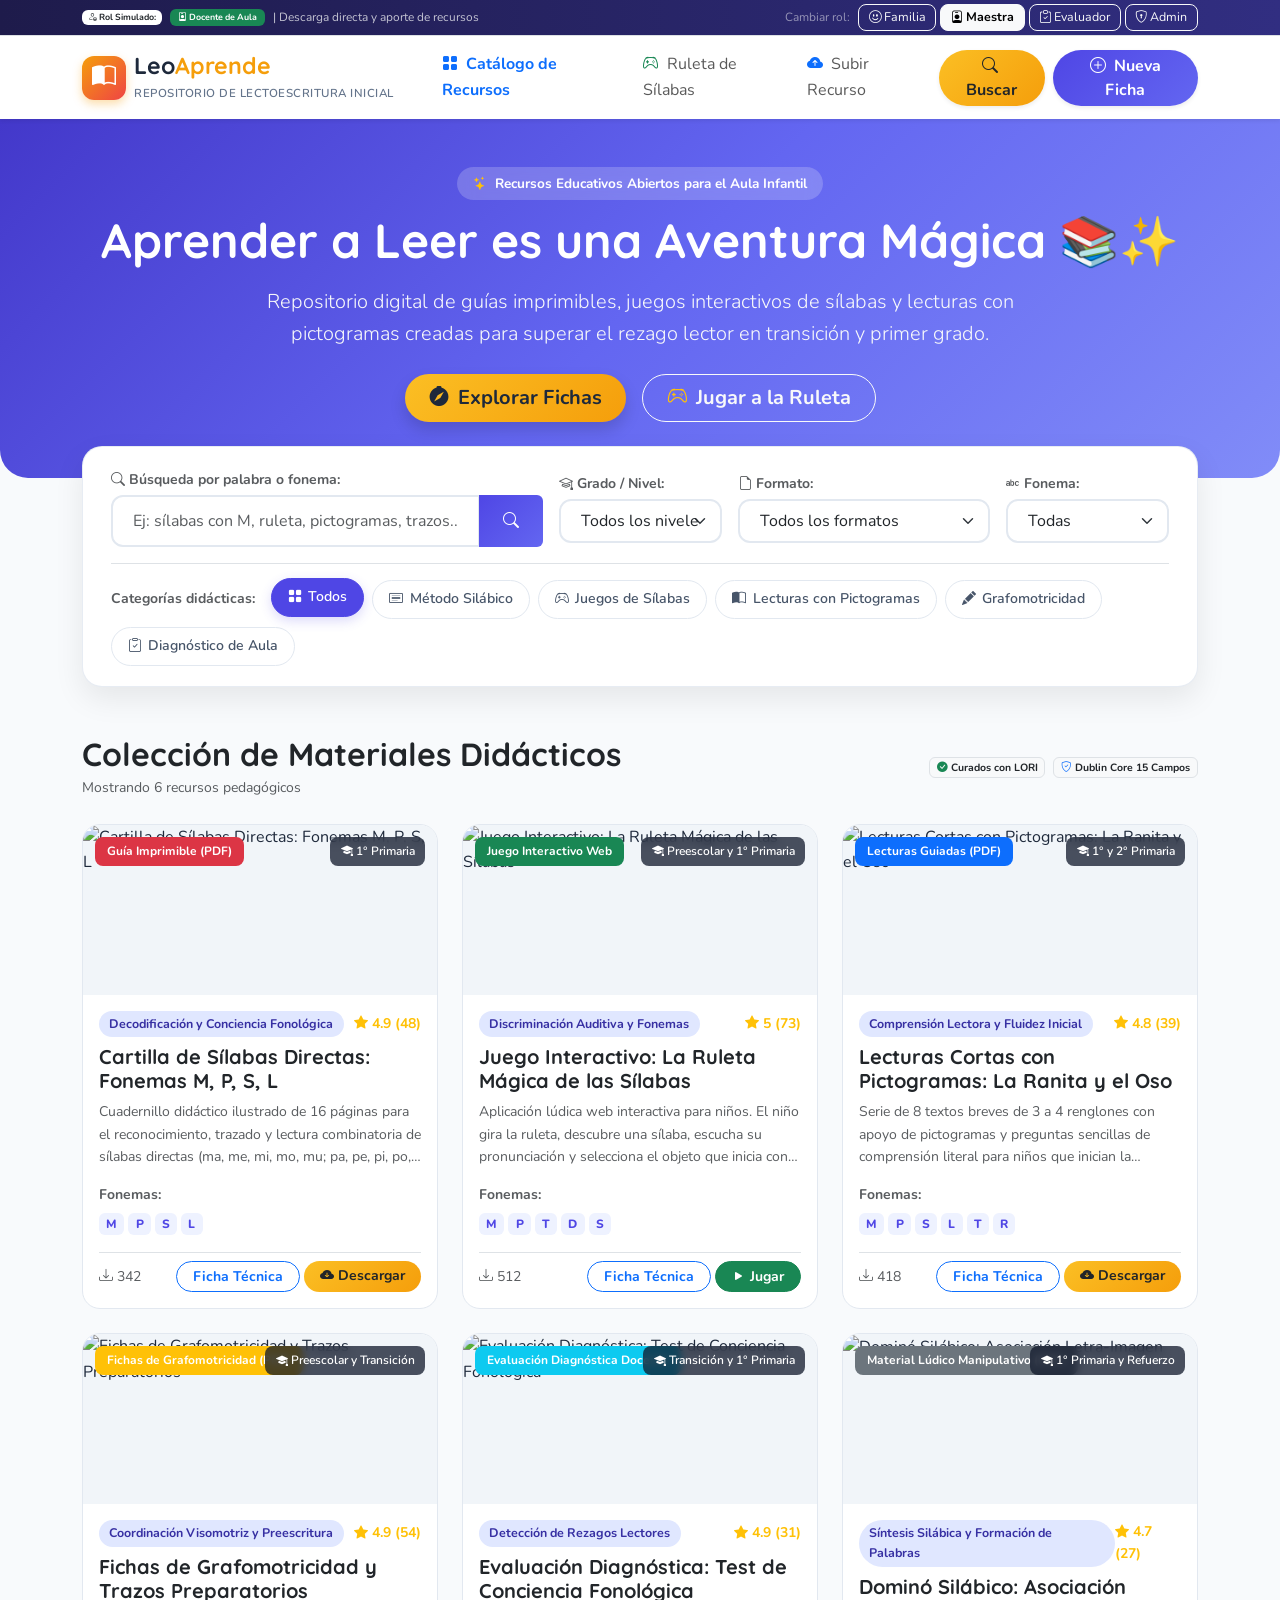
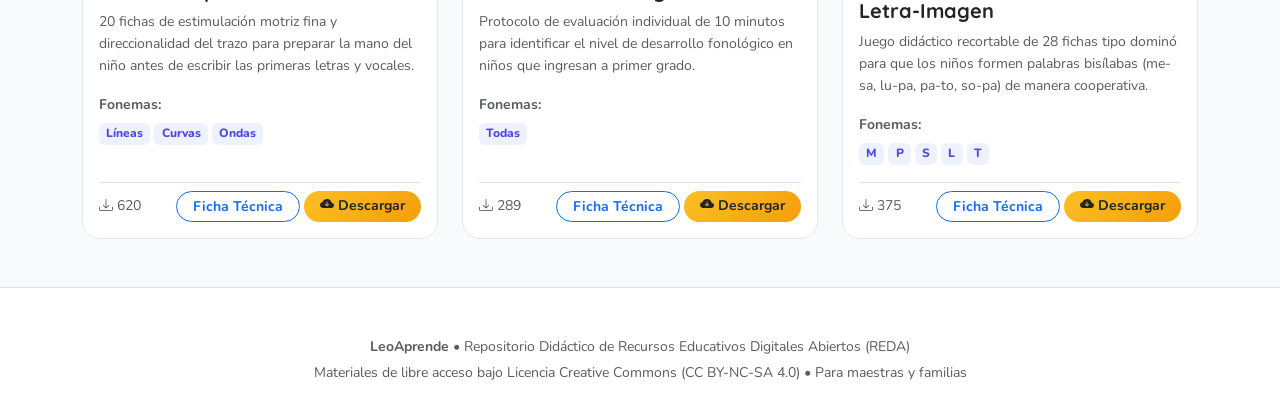
==== commit d19a88bf: "Separa documento APA del sitio web educativo LeoAprende" ====
--- a/index.html
+++ b/index.html
@@ -356,12 +356,6 @@
                     <a class="nav-link nav-item-link" id="nav-admin" href="#" onclick="navegarA('admin')">
                         <i class="bi bi-speedometer2 text-danger me-1"></i> Panel Admin
                     </a>
-                </li>
-                <li class="nav-item">
-                    <a class="nav-link" href="documento_entrega_apa7.html" target="_blank">
-                        <i class="bi bi-file-earmark-text-fill text-info me-1"></i> Documento APA 7
-                    </a>
-                </li>
             </ul>
 
             <div class="d-flex align-items-center gap-2">
@@ -397,9 +391,6 @@
                 <button onclick="navegarA('juego')" class="btn btn-outline-light btn-lg rounded-pill px-4 fw-bold">
                     <i class="bi bi-controller text-warning me-1"></i> Jugar a la Ruleta
                 </button>
-                <a href="documento_entrega_apa7.html" target="_blank" class="btn btn-light btn-lg rounded-pill px-4 fw-bold text-primary">
-                    <i class="bi bi-file-earmark-pdf-fill text-danger me-1"></i> Documento APA 7
-                </a>
             </div>
         </div>
     </section>
@@ -792,8 +783,8 @@
 <!-- FOOTER -->
 <footer class="bg-white mt-5 pt-5 pb-4 border-top">
     <div class="container text-center text-muted small">
-        <p class="mb-1"><strong>LeoAprende</strong> • Repositorio Integrado de Recursos Educativos Digitales Abiertos (REDA)</p>
-        <p class="mb-0">Diseñado para la Actividad 2 • Licencias Creative Commons CC BY-NC-SA 4.0 • Cumplimiento Normas APA 7 y Ley 23 de 1982</p>
+        <p class="mb-1"><strong>LeoAprende</strong> • Repositorio Didáctico de Recursos Educativos Digitales Abiertos (REDA)</p>
+        <p class="mb-0">Materiales de libre acceso bajo Licencia Creative Commons (CC BY-NC-SA 4.0) • Para maestras y familias</p>
     </div>
 </footer>
 
